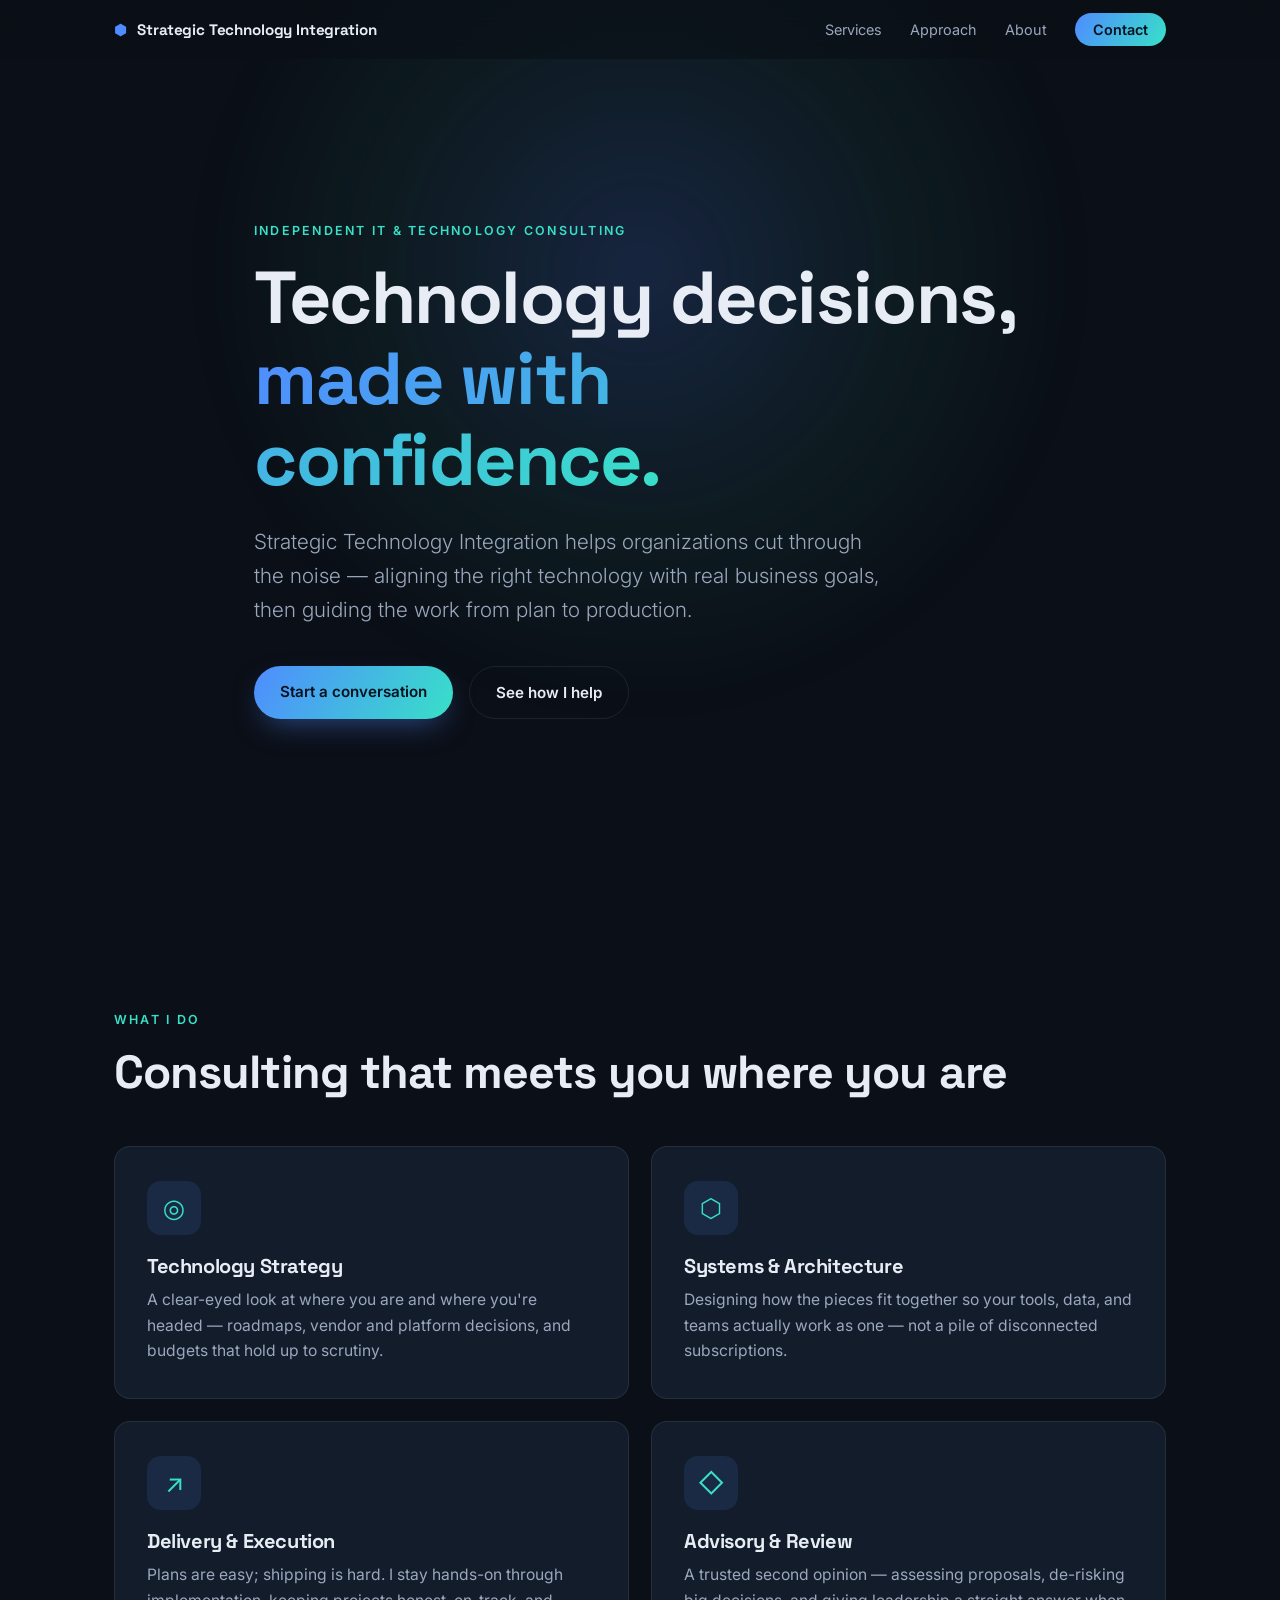
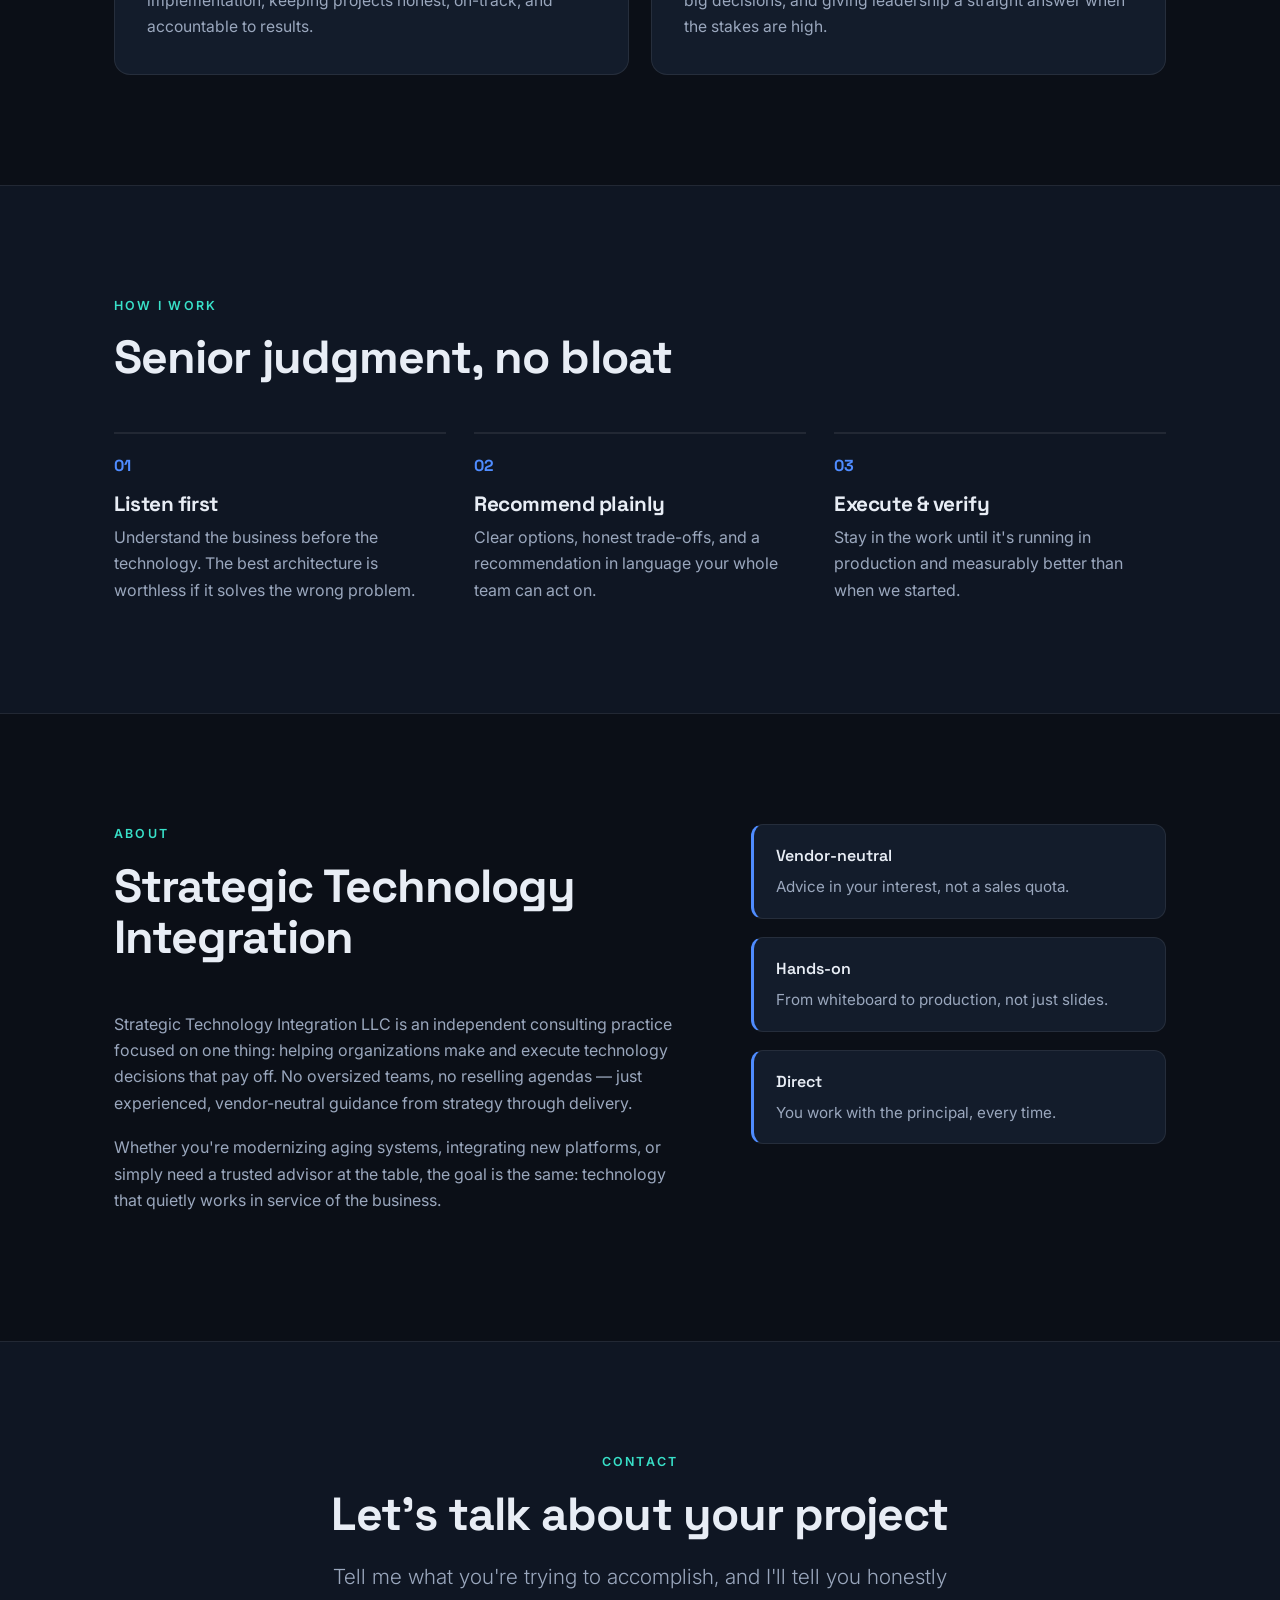
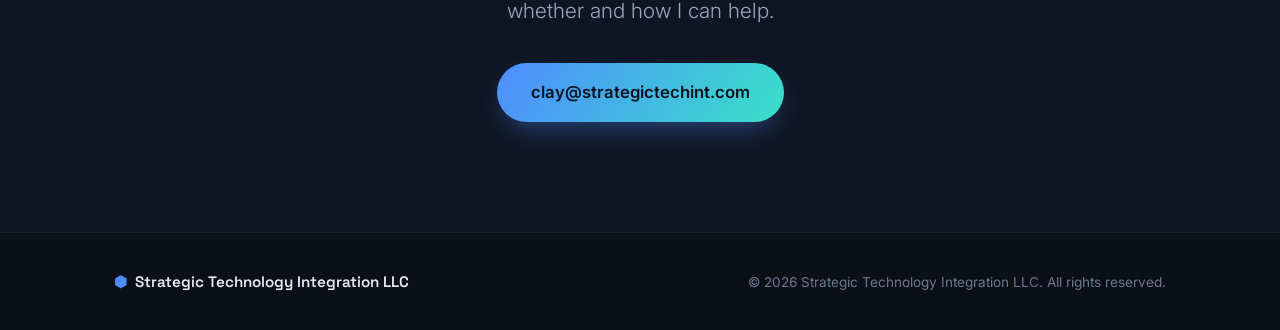
==== index.html @ ab8445b5 "Initial site for Strategic Technology Integration LLC Co-Authored-By: Claude Opus 4.8 <noreply@anthr" ====
<!DOCTYPE html>
<html lang="en">
<head>
  <meta charset="UTF-8" />
  <meta name="viewport" content="width=device-width, initial-scale=1.0" />
  <title>Strategic Technology Integration — IT &amp; Technology Consulting</title>
  <meta name="description" content="Strategic Technology Integration LLC — independent IT and technology consulting. Practical strategy, systems, and execution that move your business forward." />
  <meta property="og:title" content="Strategic Technology Integration" />
  <meta property="og:description" content="Independent IT and technology consulting — strategy, systems, and execution that move your business forward." />
  <meta property="og:url" content="https://strategictechint.com" />
  <meta property="og:type" content="website" />
  <link rel="icon" href="data:image/svg+xml,<svg xmlns=%22http://www.w3.org/2000/svg%22 viewBox=%220 0 100 100%22><text y=%22.9em%22 font-size=%2290%22>⬢</text></svg>" />
  <link rel="preconnect" href="https://fonts.googleapis.com" />
  <link rel="preconnect" href="https://fonts.gstatic.com" crossorigin />
  <link href="https://fonts.googleapis.com/css2?family=Inter:wght@300;400;500;600;700;800&family=Space+Grotesk:wght@500;600;700&display=swap" rel="stylesheet" />
  <link rel="stylesheet" href="styles.css" />
</head>
<body>

  <!-- NAV -->
  <nav id="nav">
    <div class="nav-inner">
      <a href="#top" class="nav-brand">
        <span class="nav-mark">⬢</span>
        <span class="nav-brand-text">Strategic Technology Integration</span>
      </a>
      <ul class="nav-links">
        <li><a href="#services">Services</a></li>
        <li><a href="#approach">Approach</a></li>
        <li><a href="#about">About</a></li>
        <li><a href="#contact" class="nav-cta">Contact</a></li>
      </ul>
    </div>
  </nav>

  <!-- HERO -->
  <header id="top" class="hero">
    <div class="hero-glow"></div>
    <div class="container hero-inner">
      <p class="eyebrow reveal">Independent IT &amp; Technology Consulting</p>
      <h1 class="hero-title reveal">Technology decisions,<br><span class="accent">made with confidence.</span></h1>
      <p class="hero-sub reveal">Strategic Technology Integration helps organizations cut through the noise — aligning the right technology with real business goals, then guiding the work from plan to production.</p>
      <div class="hero-actions reveal">
        <a href="#contact" class="btn btn-primary">Start a conversation</a>
        <a href="#services" class="btn btn-ghost">See how I help</a>
      </div>
    </div>
  </header>

  <!-- SERVICES -->
  <section id="services" class="section">
    <div class="container">
      <p class="eyebrow reveal">What I do</p>
      <h2 class="section-title reveal">Consulting that meets you where you are</h2>
      <div class="cards">
        <article class="card reveal">
          <div class="card-icon">◎</div>
          <h3>Technology Strategy</h3>
          <p>A clear-eyed look at where you are and where you're headed — roadmaps, vendor and platform decisions, and budgets that hold up to scrutiny.</p>
        </article>
        <article class="card reveal">
          <div class="card-icon">⬡</div>
          <h3>Systems &amp; Architecture</h3>
          <p>Designing how the pieces fit together so your tools, data, and teams actually work as one — not a pile of disconnected subscriptions.</p>
        </article>
        <article class="card reveal">
          <div class="card-icon">↗</div>
          <h3>Delivery &amp; Execution</h3>
          <p>Plans are easy; shipping is hard. I stay hands-on through implementation, keeping projects honest, on-track, and accountable to results.</p>
        </article>
        <article class="card reveal">
          <div class="card-icon">◇</div>
          <h3>Advisory &amp; Review</h3>
          <p>A trusted second opinion — assessing proposals, de-risking big decisions, and giving leadership a straight answer when the stakes are high.</p>
        </article>
      </div>
    </div>
  </section>

  <!-- APPROACH -->
  <section id="approach" class="section section-alt">
    <div class="container">
      <p class="eyebrow reveal">How I work</p>
      <h2 class="section-title reveal">Senior judgment, no bloat</h2>
      <div class="steps">
        <div class="step reveal">
          <span class="step-num">01</span>
          <h3>Listen first</h3>
          <p>Understand the business before the technology. The best architecture is worthless if it solves the wrong problem.</p>
        </div>
        <div class="step reveal">
          <span class="step-num">02</span>
          <h3>Recommend plainly</h3>
          <p>Clear options, honest trade-offs, and a recommendation in language your whole team can act on.</p>
        </div>
        <div class="step reveal">
          <span class="step-num">03</span>
          <h3>Execute &amp; verify</h3>
          <p>Stay in the work until it's running in production and measurably better than when we started.</p>
        </div>
      </div>
    </div>
  </section>

  <!-- ABOUT -->
  <section id="about" class="section">
    <div class="container about-grid">
      <div class="reveal">
        <p class="eyebrow">About</p>
        <h2 class="section-title">Strategic Technology Integration</h2>
        <p class="prose">Strategic Technology Integration LLC is an independent consulting practice focused on one thing: helping organizations make and execute technology decisions that pay off. No oversized teams, no reselling agendas — just experienced, vendor-neutral guidance from strategy through delivery.</p>
        <p class="prose">Whether you're modernizing aging systems, integrating new platforms, or simply need a trusted advisor at the table, the goal is the same: technology that quietly works in service of the business.</p>
      </div>
      <div class="about-stats reveal">
        <div class="stat">
          <span class="stat-key">Vendor-neutral</span>
          <span class="stat-val">Advice in your interest, not a sales quota.</span>
        </div>
        <div class="stat">
          <span class="stat-key">Hands-on</span>
          <span class="stat-val">From whiteboard to production, not just slides.</span>
        </div>
        <div class="stat">
          <span class="stat-key">Direct</span>
          <span class="stat-val">You work with the principal, every time.</span>
        </div>
      </div>
    </div>
  </section>

  <!-- CONTACT -->
  <section id="contact" class="section section-contact">
    <div class="container contact-inner reveal">
      <p class="eyebrow">Contact</p>
      <h2 class="section-title">Let's talk about your project</h2>
      <p class="hero-sub center">Tell me what you're trying to accomplish, and I'll tell you honestly whether and how I can help.</p>
      <a href="mailto:clay@strategictechint.com" class="btn btn-primary btn-lg">clay@strategictechint.com</a>
    </div>
  </section>

  <!-- FOOTER -->
  <footer class="footer">
    <div class="container footer-inner">
      <span class="footer-brand"><span class="nav-mark">⬢</span> Strategic Technology Integration LLC</span>
      <span class="footer-copy">© <span id="year"></span> Strategic Technology Integration LLC. All rights reserved.</span>
    </div>
  </footer>

  <script src="script.js"></script>
</body>
</html>
---- styles.css ----
/* ===== Strategic Technology Integration — styles ===== */

:root {
  --bg: #0b0f17;
  --bg-alt: #0f1623;
  --surface: #131c2b;
  --surface-2: #182236;
  --border: rgba(255, 255, 255, 0.08);
  --text: #e8edf5;
  --text-dim: #9aa7bd;
  --text-faint: #6b7890;
  --accent: #4f8cff;
  --accent-2: #38e0c8;
  --accent-grad: linear-gradient(120deg, #4f8cff, #38e0c8);
  --radius: 16px;
  --maxw: 1100px;
  --shadow: 0 20px 50px -20px rgba(0, 0, 0, 0.6);
}

* { box-sizing: border-box; margin: 0; padding: 0; }

html { scroll-behavior: smooth; }

body {
  background: var(--bg);
  color: var(--text);
  font-family: 'Inter', system-ui, -apple-system, sans-serif;
  font-weight: 400;
  line-height: 1.65;
  -webkit-font-smoothing: antialiased;
  overflow-x: hidden;
}

.container { width: 100%; max-width: var(--maxw); margin: 0 auto; padding: 0 24px; }

a { color: inherit; text-decoration: none; }

h1, h2, h3 { font-family: 'Space Grotesk', 'Inter', sans-serif; line-height: 1.1; letter-spacing: -0.02em; }

.accent {
  background: var(--accent-grad);
  -webkit-background-clip: text;
  background-clip: text;
  color: transparent;
}

.eyebrow {
  font-size: 0.78rem;
  font-weight: 600;
  letter-spacing: 0.18em;
  text-transform: uppercase;
  color: var(--accent-2);
  margin-bottom: 16px;
}

/* ===== NAV ===== */
#nav {
  position: fixed;
  top: 0; left: 0; right: 0;
  z-index: 100;
  background: rgba(11, 15, 23, 0.6);
  backdrop-filter: blur(14px);
  -webkit-backdrop-filter: blur(14px);
  border-bottom: 1px solid transparent;
  transition: border-color 0.3s, background 0.3s;
}
#nav.scrolled { border-bottom-color: var(--border); background: rgba(11, 15, 23, 0.85); }

.nav-inner {
  max-width: var(--maxw);
  margin: 0 auto;
  padding: 16px 24px;
  display: flex;
  align-items: center;
  justify-content: space-between;
  gap: 24px;
}
.nav-brand { display: flex; align-items: center; gap: 10px; font-weight: 700; font-size: 0.95rem; }
.nav-mark { color: var(--accent); }
.nav-brand-text { font-family: 'Space Grotesk', sans-serif; letter-spacing: -0.01em; }
.nav-links { list-style: none; display: flex; align-items: center; gap: 28px; }
.nav-links a { font-size: 0.9rem; color: var(--text-dim); transition: color 0.2s; }
.nav-links a:hover { color: var(--text); }
.nav-cta {
  padding: 8px 18px;
  border-radius: 999px;
  background: var(--accent-grad);
  color: #06121f !important;
  font-weight: 600;
}
.nav-cta:hover { opacity: 0.9; }

/* ===== BUTTONS ===== */
.btn {
  display: inline-block;
  padding: 13px 26px;
  border-radius: 999px;
  font-weight: 600;
  font-size: 0.95rem;
  transition: transform 0.2s, box-shadow 0.2s, opacity 0.2s, background 0.2s;
  cursor: pointer;
}
.btn-primary { background: var(--accent-grad); color: #06121f; box-shadow: 0 12px 30px -10px rgba(79, 140, 255, 0.5); }
.btn-primary:hover { transform: translateY(-2px); box-shadow: 0 16px 36px -10px rgba(79, 140, 255, 0.6); }
.btn-ghost { border: 1px solid var(--border); color: var(--text); }
.btn-ghost:hover { background: var(--surface); border-color: rgba(255,255,255,0.18); }
.btn-lg { padding: 16px 34px; font-size: 1.05rem; }

/* ===== HERO ===== */
.hero {
  position: relative;
  min-height: 100vh;
  display: flex;
  align-items: center;
  overflow: hidden;
  padding: 120px 0 80px;
}
.hero-glow {
  position: absolute;
  top: -20%; left: 50%;
  transform: translateX(-50%);
  width: 900px; height: 900px;
  background: radial-gradient(circle, rgba(79,140,255,0.18), rgba(56,224,200,0.06) 40%, transparent 70%);
  filter: blur(20px);
  pointer-events: none;
}
.hero-inner { position: relative; max-width: 820px; }
.hero-title { font-size: clamp(2.6rem, 7vw, 4.6rem); font-weight: 700; margin-bottom: 24px; }
.hero-sub { font-size: clamp(1.05rem, 2vw, 1.3rem); color: var(--text-dim); max-width: 640px; font-weight: 300; }
.hero-sub.center { margin: 0 auto; }
.hero-actions { display: flex; flex-wrap: wrap; gap: 16px; margin-top: 38px; }

/* ===== SECTIONS ===== */
.section { padding: 110px 0; }
.section-alt { background: var(--bg-alt); border-top: 1px solid var(--border); border-bottom: 1px solid var(--border); }
.section-title { font-size: clamp(1.9rem, 4vw, 2.9rem); font-weight: 700; margin-bottom: 48px; }

/* ===== CARDS ===== */
.cards { display: grid; grid-template-columns: repeat(2, 1fr); gap: 22px; }
.card {
  background: var(--surface);
  border: 1px solid var(--border);
  border-radius: var(--radius);
  padding: 34px 32px;
  transition: transform 0.25s, border-color 0.25s, background 0.25s;
}
.card:hover { transform: translateY(-4px); border-color: rgba(79,140,255,0.4); background: var(--surface-2); }
.card-icon {
  font-size: 1.6rem;
  width: 54px; height: 54px;
  display: grid; place-items: center;
  border-radius: 14px;
  background: rgba(79,140,255,0.12);
  color: var(--accent-2);
  margin-bottom: 20px;
}
.card h3 { font-size: 1.25rem; margin-bottom: 10px; }
.card p { color: var(--text-dim); font-size: 0.98rem; }

/* ===== STEPS ===== */
.steps { display: grid; grid-template-columns: repeat(3, 1fr); gap: 28px; }
.step { padding-top: 18px; border-top: 2px solid var(--border); position: relative; }
.step-num { font-family: 'Space Grotesk', sans-serif; font-size: 1rem; font-weight: 700; color: var(--accent); }
.step h3 { font-size: 1.3rem; margin: 14px 0 8px; }
.step p { color: var(--text-dim); }

/* ===== ABOUT ===== */
.about-grid { display: grid; grid-template-columns: 1.4fr 1fr; gap: 56px; align-items: start; }
.prose { color: var(--text-dim); margin-bottom: 18px; max-width: 56ch; }
.about-stats { display: flex; flex-direction: column; gap: 18px; }
.stat {
  background: var(--surface);
  border: 1px solid var(--border);
  border-left: 3px solid var(--accent);
  border-radius: 12px;
  padding: 18px 22px;
}
.stat-key { display: block; font-family: 'Space Grotesk', sans-serif; font-weight: 600; margin-bottom: 4px; }
.stat-val { color: var(--text-dim); font-size: 0.95rem; }

/* ===== CONTACT ===== */
.section-contact { text-align: center; background: var(--bg-alt); border-top: 1px solid var(--border); }
.contact-inner .section-title { margin-bottom: 20px; }
.section-contact .btn { margin-top: 34px; }

/* ===== FOOTER ===== */
.footer { padding: 36px 0; border-top: 1px solid var(--border); }
.footer-inner { display: flex; flex-wrap: wrap; gap: 12px; justify-content: space-between; align-items: center; }
.footer-brand { display: flex; align-items: center; gap: 8px; font-family: 'Space Grotesk', sans-serif; font-weight: 600; font-size: 0.95rem; }
.footer-copy { color: var(--text-faint); font-size: 0.85rem; }

/* ===== REVEAL ANIMATION ===== */
.reveal { opacity: 0; transform: translateY(24px); transition: opacity 0.7s ease, transform 0.7s ease; }
.reveal.in { opacity: 1; transform: none; }

/* ===== RESPONSIVE ===== */
@media (max-width: 820px) {
  .nav-brand-text { display: none; }
  .nav-links { gap: 18px; }
  .cards { grid-template-columns: 1fr; }
  .steps { grid-template-columns: 1fr; }
  .about-grid { grid-template-columns: 1fr; gap: 36px; }
  .section { padding: 80px 0; }
}
@media (max-width: 520px) {
  .nav-links a:not(.nav-cta) { display: none; }
}

@media (prefers-reduced-motion: reduce) {
  .reveal { opacity: 1; transform: none; transition: none; }
  html { scroll-behavior: auto; }
}
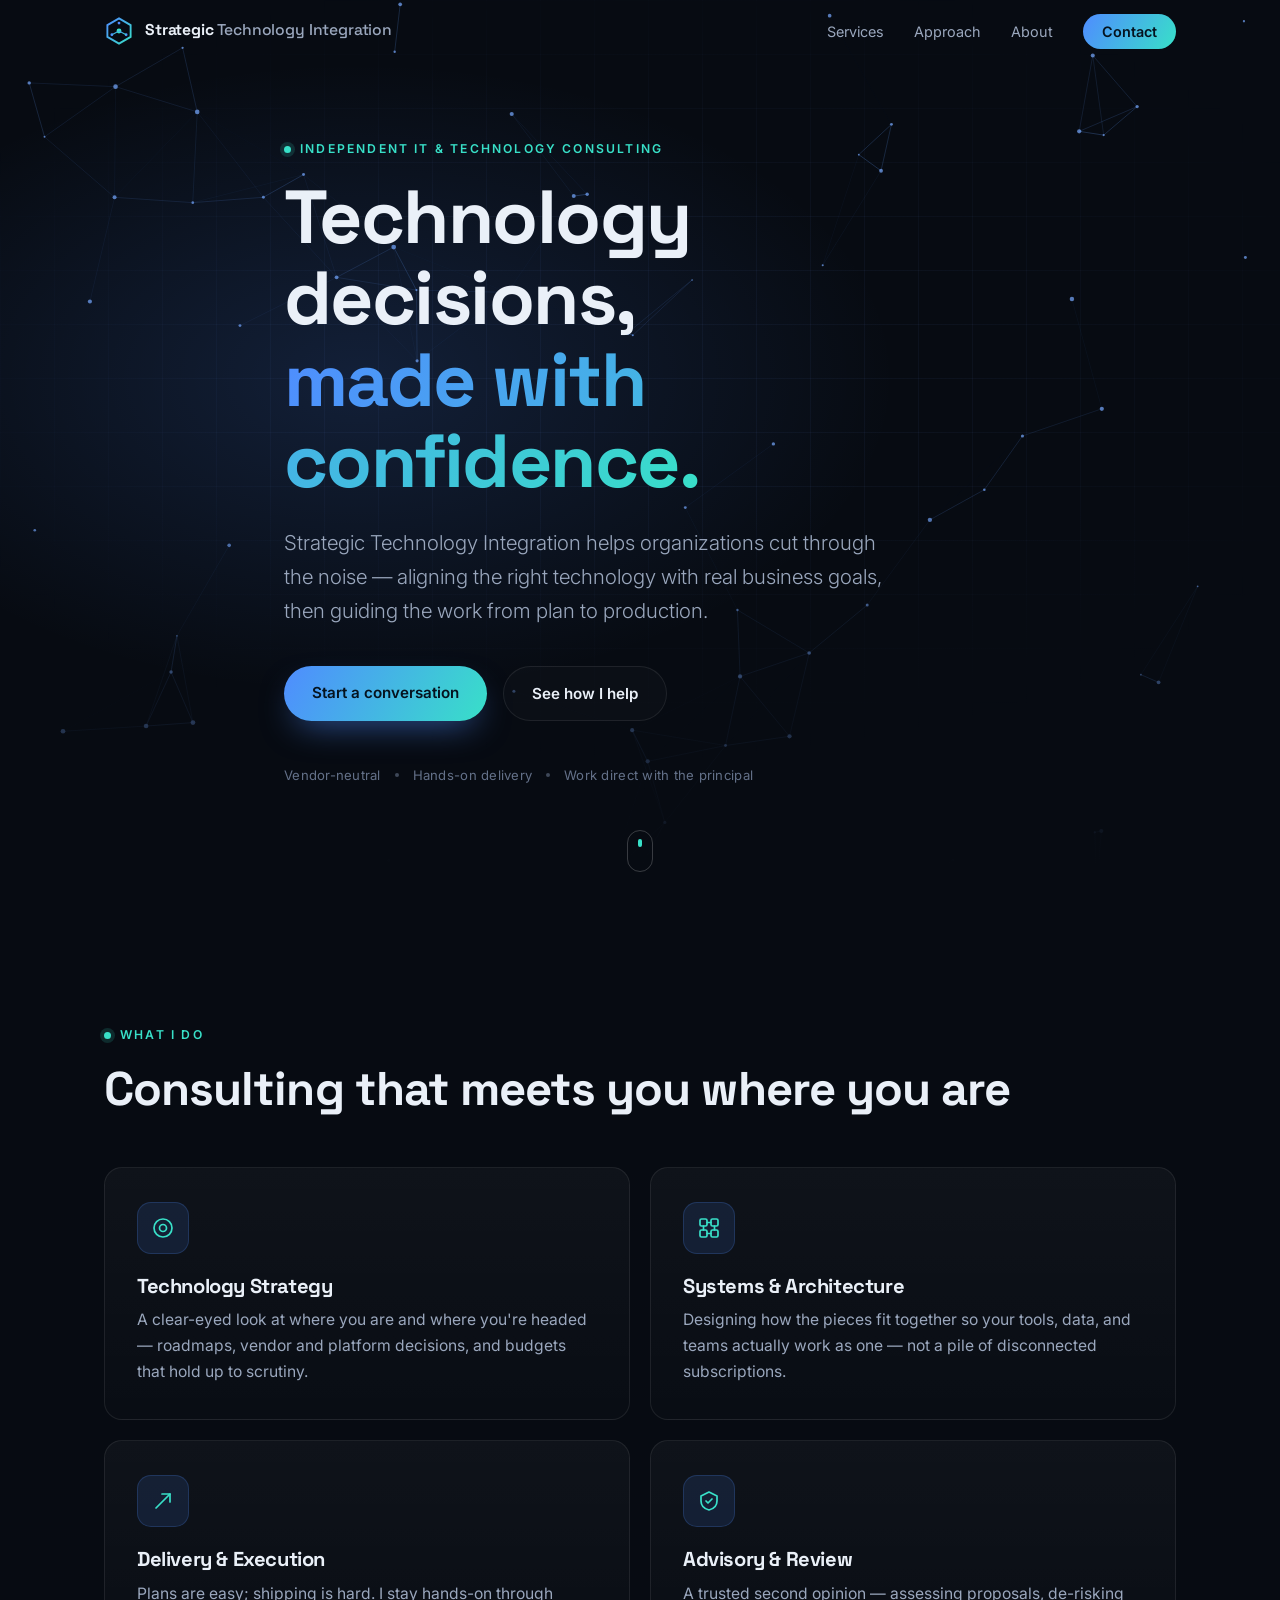
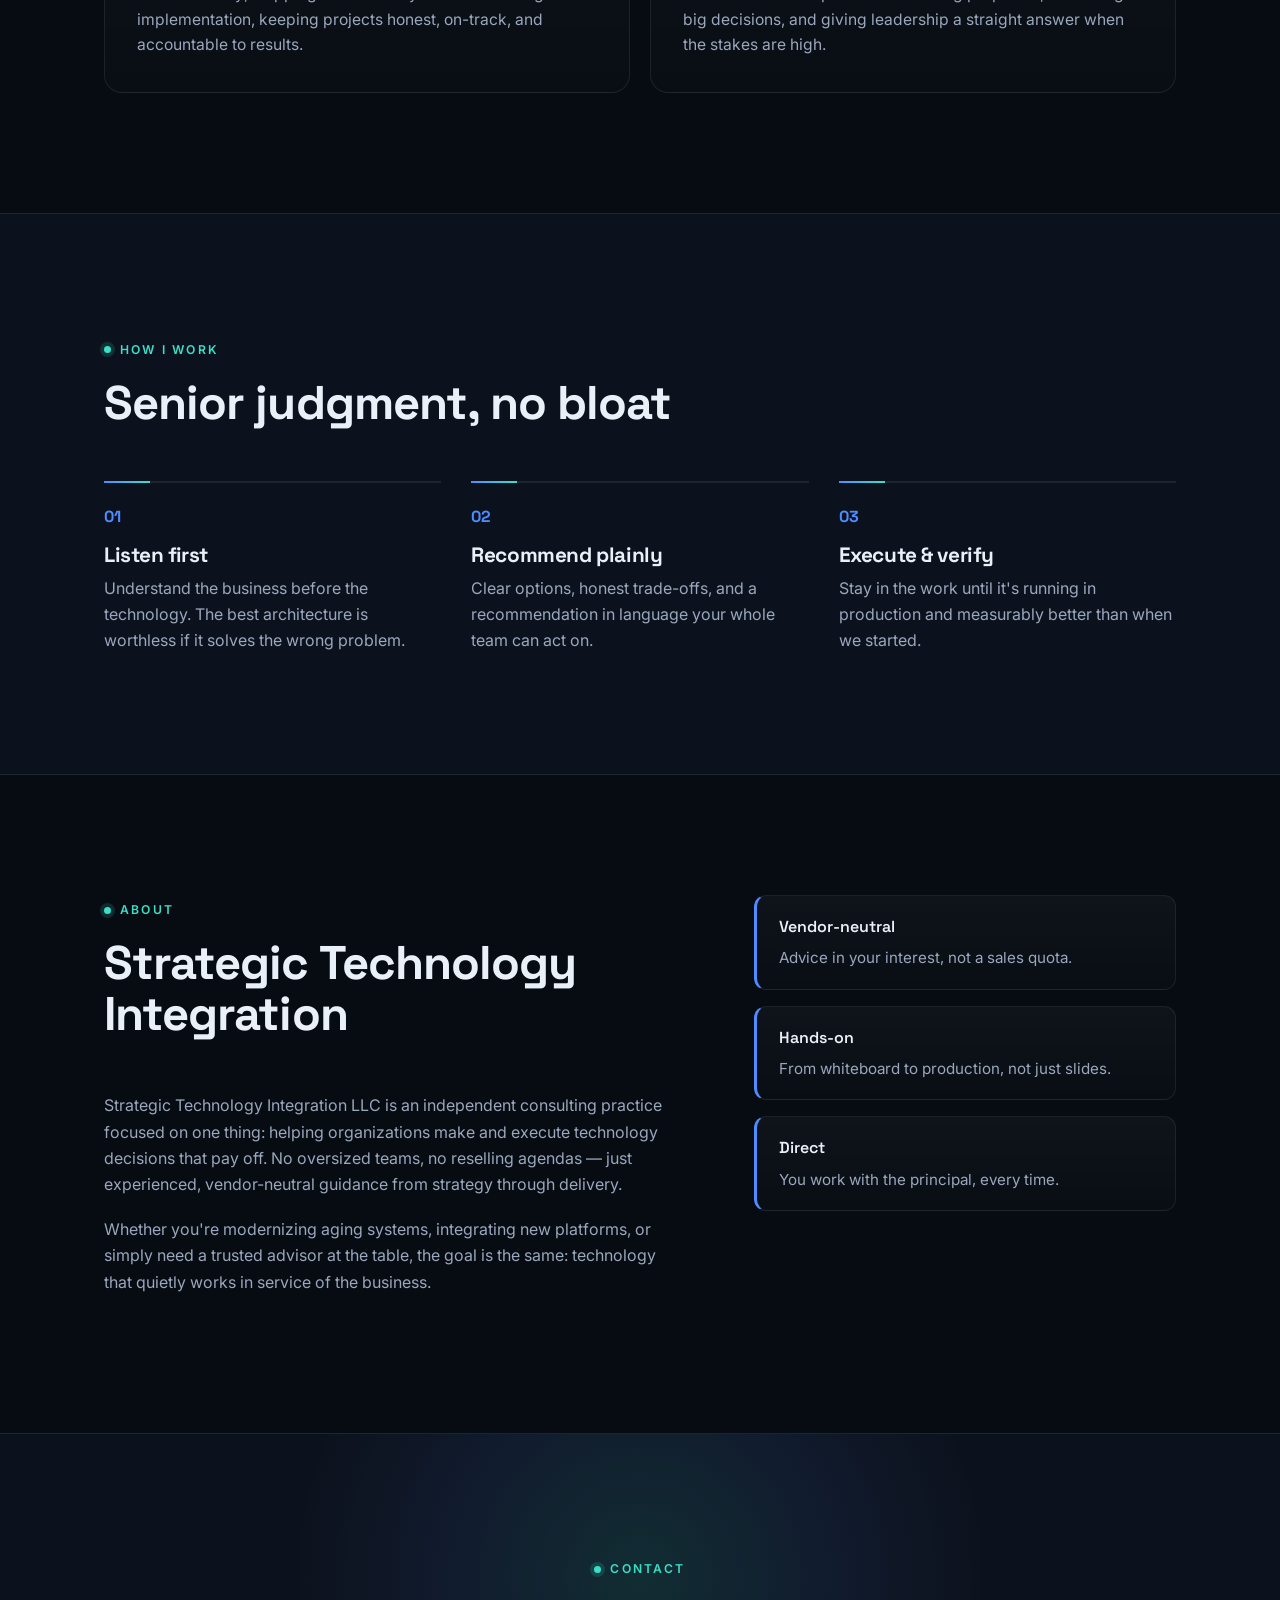
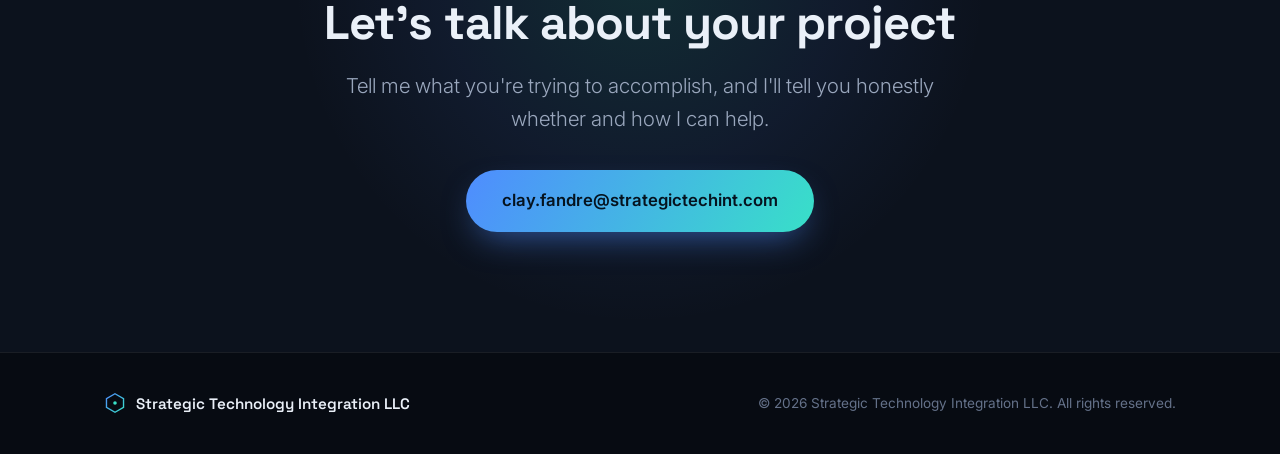
==== commit abfba5f7: "Redesign: animated network hero, logo mark, richer cards & motion Co-Authored-By: Claude Opus 4.8 <n" ====
--- a/index.html
+++ b/index.html
@@ -9,7 +9,7 @@
   <meta property="og:description" content="Independent IT and technology consulting — strategy, systems, and execution that move your business forward." />
   <meta property="og:url" content="https://strategictechint.com" />
   <meta property="og:type" content="website" />
-  <link rel="icon" href="data:image/svg+xml,<svg xmlns=%22http://www.w3.org/2000/svg%22 viewBox=%220 0 100 100%22><text y=%22.9em%22 font-size=%2290%22>⬢</text></svg>" />
+  <link rel="icon" href="data:image/svg+xml,<svg xmlns=%22http://www.w3.org/2000/svg%22 viewBox=%220 0 32 32%22><polygon points=%2216,2 29,9.5 29,22.5 16,30 3,22.5 3,9.5%22 fill=%22none%22 stroke=%22%234f8cff%22 stroke-width=%222.5%22/><circle cx=%2216%22 cy=%2216%22 r=%223%22 fill=%22%2338e0c8%22/></svg>" />
   <link rel="preconnect" href="https://fonts.googleapis.com" />
   <link rel="preconnect" href="https://fonts.gstatic.com" crossorigin />
   <link href="https://fonts.googleapis.com/css2?family=Inter:wght@300;400;500;600;700;800&family=Space+Grotesk:wght@500;600;700&display=swap" rel="stylesheet" />
@@ -17,12 +17,31 @@
 </head>
 <body>
 
+  <!-- Reusable logo mark -->
+  <svg width="0" height="0" style="position:absolute" aria-hidden="true">
+    <defs>
+      <linearGradient id="markGrad" x1="0" y1="0" x2="1" y2="1">
+        <stop offset="0" stop-color="#4f8cff" />
+        <stop offset="1" stop-color="#38e0c8" />
+      </linearGradient>
+    </defs>
+  </svg>
+
   <!-- NAV -->
   <nav id="nav">
     <div class="nav-inner">
       <a href="#top" class="nav-brand">
-        <span class="nav-mark">⬢</span>
-        <span class="nav-brand-text">Strategic Technology Integration</span>
+        <svg class="logo-mark" viewBox="0 0 32 32" aria-hidden="true">
+          <polygon points="16,2.5 28.4,9.75 28.4,22.25 16,29.5 3.6,22.25 3.6,9.75" fill="none" stroke="url(#markGrad)" stroke-width="2" />
+          <circle cx="16" cy="16" r="2.6" fill="#38e0c8" />
+          <circle cx="16" cy="7.5" r="1.5" fill="#4f8cff" />
+          <circle cx="23.6" cy="20" r="1.5" fill="#4f8cff" />
+          <circle cx="8.4" cy="20" r="1.5" fill="#4f8cff" />
+          <line x1="16" y1="16" x2="16" y2="7.5" stroke="url(#markGrad)" stroke-width="1.1" />
+          <line x1="16" y1="16" x2="23.6" y2="20" stroke="url(#markGrad)" stroke-width="1.1" />
+          <line x1="16" y1="16" x2="8.4" y2="20" stroke="url(#markGrad)" stroke-width="1.1" />
+        </svg>
+        <span class="nav-brand-text">Strategic <span class="nav-brand-thin">Technology Integration</span></span>
       </a>
       <ul class="nav-links">
         <li><a href="#services">Services</a></li>
@@ -35,41 +54,55 @@
 
   <!-- HERO -->
   <header id="top" class="hero">
-    <div class="hero-glow"></div>
+    <canvas id="net" class="hero-canvas" aria-hidden="true"></canvas>
+    <div class="hero-grid" aria-hidden="true"></div>
+    <div class="hero-fade" aria-hidden="true"></div>
     <div class="container hero-inner">
-      <p class="eyebrow reveal">Independent IT &amp; Technology Consulting</p>
+      <p class="eyebrow reveal"><span class="eyebrow-dot"></span>Independent IT &amp; Technology Consulting</p>
       <h1 class="hero-title reveal">Technology decisions,<br><span class="accent">made with confidence.</span></h1>
       <p class="hero-sub reveal">Strategic Technology Integration helps organizations cut through the noise — aligning the right technology with real business goals, then guiding the work from plan to production.</p>
       <div class="hero-actions reveal">
         <a href="#contact" class="btn btn-primary">Start a conversation</a>
         <a href="#services" class="btn btn-ghost">See how I help</a>
       </div>
+      <div class="hero-trust reveal">
+        <span>Vendor-neutral</span><i></i><span>Hands-on delivery</span><i></i><span>Work direct with the principal</span>
+      </div>
     </div>
+    <a href="#services" class="scroll-cue" aria-label="Scroll to services"><span></span></a>
   </header>
 
   <!-- SERVICES -->
   <section id="services" class="section">
     <div class="container">
-      <p class="eyebrow reveal">What I do</p>
+      <p class="eyebrow reveal"><span class="eyebrow-dot"></span>What I do</p>
       <h2 class="section-title reveal">Consulting that meets you where you are</h2>
       <div class="cards">
         <article class="card reveal">
-          <div class="card-icon">◎</div>
+          <div class="card-icon">
+            <svg viewBox="0 0 24 24" fill="none" stroke="currentColor" stroke-width="1.7"><circle cx="12" cy="12" r="9"/><circle cx="12" cy="12" r="3.5"/></svg>
+          </div>
           <h3>Technology Strategy</h3>
           <p>A clear-eyed look at where you are and where you're headed — roadmaps, vendor and platform decisions, and budgets that hold up to scrutiny.</p>
         </article>
         <article class="card reveal">
-          <div class="card-icon">⬡</div>
+          <div class="card-icon">
+            <svg viewBox="0 0 24 24" fill="none" stroke="currentColor" stroke-width="1.7"><rect x="3" y="3" width="7" height="7" rx="1.5"/><rect x="14" y="3" width="7" height="7" rx="1.5"/><rect x="3" y="14" width="7" height="7" rx="1.5"/><rect x="14" y="14" width="7" height="7" rx="1.5"/><path d="M10 6.5h4M6.5 10v4M17.5 10v4M10 17.5h4"/></svg>
+          </div>
           <h3>Systems &amp; Architecture</h3>
           <p>Designing how the pieces fit together so your tools, data, and teams actually work as one — not a pile of disconnected subscriptions.</p>
         </article>
         <article class="card reveal">
-          <div class="card-icon">↗</div>
+          <div class="card-icon">
+            <svg viewBox="0 0 24 24" fill="none" stroke="currentColor" stroke-width="1.7"><path d="M5 19L19 5"/><path d="M11 5h8v8"/></svg>
+          </div>
           <h3>Delivery &amp; Execution</h3>
           <p>Plans are easy; shipping is hard. I stay hands-on through implementation, keeping projects honest, on-track, and accountable to results.</p>
         </article>
         <article class="card reveal">
-          <div class="card-icon">◇</div>
+          <div class="card-icon">
+            <svg viewBox="0 0 24 24" fill="none" stroke="currentColor" stroke-width="1.7"><path d="M12 3l8 4v5c0 4.5-3.2 7.8-8 9-4.8-1.2-8-4.5-8-9V7z"/><path d="M9 12l2 2 4-4"/></svg>
+          </div>
           <h3>Advisory &amp; Review</h3>
           <p>A trusted second opinion — assessing proposals, de-risking big decisions, and giving leadership a straight answer when the stakes are high.</p>
         </article>
@@ -80,7 +113,7 @@
   <!-- APPROACH -->
   <section id="approach" class="section section-alt">
     <div class="container">
-      <p class="eyebrow reveal">How I work</p>
+      <p class="eyebrow reveal"><span class="eyebrow-dot"></span>How I work</p>
       <h2 class="section-title reveal">Senior judgment, no bloat</h2>
       <div class="steps">
         <div class="step reveal">
@@ -106,7 +139,7 @@
   <section id="about" class="section">
     <div class="container about-grid">
       <div class="reveal">
-        <p class="eyebrow">About</p>
+        <p class="eyebrow"><span class="eyebrow-dot"></span>About</p>
         <h2 class="section-title">Strategic Technology Integration</h2>
         <p class="prose">Strategic Technology Integration LLC is an independent consulting practice focused on one thing: helping organizations make and execute technology decisions that pay off. No oversized teams, no reselling agendas — just experienced, vendor-neutral guidance from strategy through delivery.</p>
         <p class="prose">Whether you're modernizing aging systems, integrating new platforms, or simply need a trusted advisor at the table, the goal is the same: technology that quietly works in service of the business.</p>
@@ -130,18 +163,25 @@
 
   <!-- CONTACT -->
   <section id="contact" class="section section-contact">
+    <div class="contact-glow" aria-hidden="true"></div>
     <div class="container contact-inner reveal">
-      <p class="eyebrow">Contact</p>
+      <p class="eyebrow center"><span class="eyebrow-dot"></span>Contact</p>
       <h2 class="section-title">Let's talk about your project</h2>
       <p class="hero-sub center">Tell me what you're trying to accomplish, and I'll tell you honestly whether and how I can help.</p>
-      <a href="mailto:clay@strategictechint.com" class="btn btn-primary btn-lg">clay@strategictechint.com</a>
+      <a href="mailto:clay.fandre@strategictechint.com" class="btn btn-primary btn-lg">clay.fandre@strategictechint.com</a>
     </div>
   </section>
 
   <!-- FOOTER -->
   <footer class="footer">
     <div class="container footer-inner">
-      <span class="footer-brand"><span class="nav-mark">⬢</span> Strategic Technology Integration LLC</span>
+      <span class="footer-brand">
+        <svg class="logo-mark sm" viewBox="0 0 32 32" aria-hidden="true">
+          <polygon points="16,2.5 28.4,9.75 28.4,22.25 16,29.5 3.6,22.25 3.6,9.75" fill="none" stroke="url(#markGrad)" stroke-width="2" />
+          <circle cx="16" cy="16" r="2.6" fill="#38e0c8" />
+        </svg>
+        Strategic Technology Integration LLC
+      </span>
       <span class="footer-copy">© <span id="year"></span> Strategic Technology Integration LLC. All rights reserved.</span>
     </div>
   </footer>
--- a/styles.css
+++ b/styles.css
@@ -1,20 +1,20 @@
 /* ===== Strategic Technology Integration — styles ===== */
 
 :root {
-  --bg: #0b0f17;
-  --bg-alt: #0f1623;
-  --surface: #131c2b;
-  --surface-2: #182236;
+  --bg: #070b12;
+  --bg-alt: #0c121d;
+  --surface: #111a28;
+  --surface-2: #16223440;
   --border: rgba(255, 255, 255, 0.08);
-  --text: #e8edf5;
+  --border-bright: rgba(120, 170, 255, 0.35);
+  --text: #eaf0f8;
   --text-dim: #9aa7bd;
-  --text-faint: #6b7890;
+  --text-faint: #647189;
   --accent: #4f8cff;
   --accent-2: #38e0c8;
   --accent-grad: linear-gradient(120deg, #4f8cff, #38e0c8);
-  --radius: 16px;
-  --maxw: 1100px;
-  --shadow: 0 20px 50px -20px rgba(0, 0, 0, 0.6);
+  --radius: 18px;
+  --maxw: 1120px;
 }
 
 * { box-sizing: border-box; margin: 0; padding: 0; }
@@ -25,7 +25,6 @@
   background: var(--bg);
   color: var(--text);
   font-family: 'Inter', system-ui, -apple-system, sans-serif;
-  font-weight: 400;
   line-height: 1.65;
   -webkit-font-smoothing: antialiased;
   overflow-x: hidden;
@@ -35,7 +34,7 @@
 
 a { color: inherit; text-decoration: none; }
 
-h1, h2, h3 { font-family: 'Space Grotesk', 'Inter', sans-serif; line-height: 1.1; letter-spacing: -0.02em; }
+h1, h2, h3 { font-family: 'Space Grotesk', 'Inter', sans-serif; line-height: 1.08; letter-spacing: -0.02em; }
 
 .accent {
   background: var(--accent-grad);
@@ -45,27 +44,41 @@
 }
 
 .eyebrow {
-  font-size: 0.78rem;
+  display: inline-flex;
+  align-items: center;
+  gap: 9px;
+  font-size: 0.76rem;
   font-weight: 600;
   letter-spacing: 0.18em;
   text-transform: uppercase;
   color: var(--accent-2);
-  margin-bottom: 16px;
-}
+  margin-bottom: 18px;
+}
+.eyebrow.center { justify-content: center; }
+.eyebrow-dot {
+  width: 7px; height: 7px; border-radius: 50%;
+  background: var(--accent-2);
+  box-shadow: 0 0 0 4px rgba(56, 224, 200, 0.15);
+}
+
+.logo-mark { width: 30px; height: 30px; flex: none; }
+.logo-mark.sm { width: 22px; height: 22px; }
 
 /* ===== NAV ===== */
 #nav {
   position: fixed;
   top: 0; left: 0; right: 0;
   z-index: 100;
-  background: rgba(11, 15, 23, 0.6);
-  backdrop-filter: blur(14px);
-  -webkit-backdrop-filter: blur(14px);
+  background: transparent;
   border-bottom: 1px solid transparent;
-  transition: border-color 0.3s, background 0.3s;
-}
-#nav.scrolled { border-bottom-color: var(--border); background: rgba(11, 15, 23, 0.85); }
-
+  transition: border-color 0.3s, background 0.3s, backdrop-filter 0.3s;
+}
+#nav.scrolled {
+  border-bottom-color: var(--border);
+  background: rgba(7, 11, 18, 0.78);
+  backdrop-filter: blur(16px);
+  -webkit-backdrop-filter: blur(16px);
+}
 .nav-inner {
   max-width: var(--maxw);
   margin: 0 auto;
@@ -75,36 +88,37 @@
   justify-content: space-between;
   gap: 24px;
 }
-.nav-brand { display: flex; align-items: center; gap: 10px; font-weight: 700; font-size: 0.95rem; }
-.nav-mark { color: var(--accent); }
+.nav-brand { display: flex; align-items: center; gap: 11px; font-weight: 700; font-size: 0.98rem; }
 .nav-brand-text { font-family: 'Space Grotesk', sans-serif; letter-spacing: -0.01em; }
-.nav-links { list-style: none; display: flex; align-items: center; gap: 28px; }
+.nav-brand-thin { font-weight: 500; color: var(--text-dim); }
+.nav-links { list-style: none; display: flex; align-items: center; gap: 30px; }
 .nav-links a { font-size: 0.9rem; color: var(--text-dim); transition: color 0.2s; }
 .nav-links a:hover { color: var(--text); }
 .nav-cta {
-  padding: 8px 18px;
+  padding: 9px 19px;
   border-radius: 999px;
   background: var(--accent-grad);
-  color: #06121f !important;
+  color: #05131f !important;
   font-weight: 600;
-}
-.nav-cta:hover { opacity: 0.9; }
+  transition: transform 0.2s, box-shadow 0.2s;
+}
+.nav-cta:hover { transform: translateY(-1px); box-shadow: 0 8px 22px -8px rgba(79,140,255,0.6); }
 
 /* ===== BUTTONS ===== */
 .btn {
   display: inline-block;
-  padding: 13px 26px;
+  padding: 14px 28px;
   border-radius: 999px;
   font-weight: 600;
   font-size: 0.95rem;
-  transition: transform 0.2s, box-shadow 0.2s, opacity 0.2s, background 0.2s;
+  transition: transform 0.2s, box-shadow 0.2s, background 0.2s, border-color 0.2s;
   cursor: pointer;
 }
-.btn-primary { background: var(--accent-grad); color: #06121f; box-shadow: 0 12px 30px -10px rgba(79, 140, 255, 0.5); }
-.btn-primary:hover { transform: translateY(-2px); box-shadow: 0 16px 36px -10px rgba(79, 140, 255, 0.6); }
-.btn-ghost { border: 1px solid var(--border); color: var(--text); }
-.btn-ghost:hover { background: var(--surface); border-color: rgba(255,255,255,0.18); }
-.btn-lg { padding: 16px 34px; font-size: 1.05rem; }
+.btn-primary { background: var(--accent-grad); color: #05131f; box-shadow: 0 14px 34px -12px rgba(79, 140, 255, 0.6); }
+.btn-primary:hover { transform: translateY(-2px); box-shadow: 0 18px 40px -12px rgba(79, 140, 255, 0.75); }
+.btn-ghost { border: 1px solid var(--border); color: var(--text); background: rgba(255,255,255,0.02); }
+.btn-ghost:hover { background: rgba(255,255,255,0.06); border-color: var(--border-bright); transform: translateY(-2px); }
+.btn-lg { padding: 17px 36px; font-size: 1.05rem; }
 
 /* ===== HERO ===== */
 .hero {
@@ -113,100 +127,143 @@
   display: flex;
   align-items: center;
   overflow: hidden;
-  padding: 120px 0 80px;
-}
-.hero-glow {
-  position: absolute;
-  top: -20%; left: 50%;
-  transform: translateX(-50%);
-  width: 900px; height: 900px;
-  background: radial-gradient(circle, rgba(79,140,255,0.18), rgba(56,224,200,0.06) 40%, transparent 70%);
-  filter: blur(20px);
+  padding: 110px 0 90px;
+}
+.hero-canvas { position: absolute; inset: 0; width: 100%; height: 100%; z-index: 0; }
+.hero-grid {
+  position: absolute; inset: 0; z-index: 0;
+  background-image:
+    linear-gradient(rgba(120,160,255,0.05) 1px, transparent 1px),
+    linear-gradient(90deg, rgba(120,160,255,0.05) 1px, transparent 1px);
+  background-size: 54px 54px;
+  mask-image: radial-gradient(ellipse 80% 60% at 50% 40%, #000 30%, transparent 75%);
+  -webkit-mask-image: radial-gradient(ellipse 80% 60% at 50% 40%, #000 30%, transparent 75%);
+}
+.hero-fade {
+  position: absolute; inset: 0; z-index: 1;
+  background:
+    radial-gradient(60% 50% at 28% 42%, rgba(79,140,255,0.16), transparent 70%),
+    linear-gradient(180deg, transparent 55%, var(--bg) 96%);
   pointer-events: none;
 }
-.hero-inner { position: relative; max-width: 820px; }
-.hero-title { font-size: clamp(2.6rem, 7vw, 4.6rem); font-weight: 700; margin-bottom: 24px; }
-.hero-sub { font-size: clamp(1.05rem, 2vw, 1.3rem); color: var(--text-dim); max-width: 640px; font-weight: 300; }
+.hero-inner { position: relative; z-index: 2; max-width: 760px; }
+.hero-title { font-size: clamp(2.7rem, 7.2vw, 4.7rem); font-weight: 700; margin-bottom: 24px; }
+.hero-sub { font-size: clamp(1.05rem, 1.9vw, 1.28rem); color: var(--text-dim); max-width: 620px; font-weight: 300; }
 .hero-sub.center { margin: 0 auto; }
 .hero-actions { display: flex; flex-wrap: wrap; gap: 16px; margin-top: 38px; }
+.hero-trust {
+  display: flex; flex-wrap: wrap; align-items: center; gap: 14px;
+  margin-top: 44px;
+  font-size: 0.82rem; color: var(--text-faint); letter-spacing: 0.02em;
+}
+.hero-trust i { width: 4px; height: 4px; border-radius: 50%; background: var(--text-faint); opacity: 0.6; }
+
+.scroll-cue {
+  position: absolute; bottom: 28px; left: 50%; transform: translateX(-50%);
+  z-index: 2; width: 26px; height: 42px; border: 1.5px solid rgba(255,255,255,0.2);
+  border-radius: 14px; display: grid; place-items: start center; padding-top: 8px;
+}
+.scroll-cue span { width: 4px; height: 8px; border-radius: 4px; background: var(--accent-2); animation: scrollPulse 1.7s ease-in-out infinite; }
+@keyframes scrollPulse { 0%,100% { opacity: 0.4; transform: translateY(0); } 50% { opacity: 1; transform: translateY(7px); } }
 
 /* ===== SECTIONS ===== */
-.section { padding: 110px 0; }
+.section { padding: 120px 0; position: relative; }
 .section-alt { background: var(--bg-alt); border-top: 1px solid var(--border); border-bottom: 1px solid var(--border); }
-.section-title { font-size: clamp(1.9rem, 4vw, 2.9rem); font-weight: 700; margin-bottom: 48px; }
+.section-title { font-size: clamp(1.95rem, 4vw, 2.95rem); font-weight: 700; margin-bottom: 52px; }
 
 /* ===== CARDS ===== */
-.cards { display: grid; grid-template-columns: repeat(2, 1fr); gap: 22px; }
+.cards { display: grid; grid-template-columns: repeat(2, 1fr); gap: 20px; }
 .card {
-  background: var(--surface);
+  position: relative;
+  background: linear-gradient(180deg, rgba(255,255,255,0.035), rgba(255,255,255,0.012));
   border: 1px solid var(--border);
   border-radius: var(--radius);
   padding: 34px 32px;
-  transition: transform 0.25s, border-color 0.25s, background 0.25s;
-}
-.card:hover { transform: translateY(-4px); border-color: rgba(79,140,255,0.4); background: var(--surface-2); }
+  overflow: hidden;
+  transition: transform 0.28s, border-color 0.28s;
+}
+.card::before {
+  content: ""; position: absolute; inset: 0;
+  background: radial-gradient(120% 120% at 0% 0%, rgba(79,140,255,0.14), transparent 45%);
+  opacity: 0; transition: opacity 0.3s;
+}
+.card:hover { transform: translateY(-5px); border-color: var(--border-bright); }
+.card:hover::before { opacity: 1; }
 .card-icon {
-  font-size: 1.6rem;
-  width: 54px; height: 54px;
+  position: relative;
+  width: 52px; height: 52px;
   display: grid; place-items: center;
   border-radius: 14px;
   background: rgba(79,140,255,0.12);
+  border: 1px solid rgba(79,140,255,0.2);
   color: var(--accent-2);
-  margin-bottom: 20px;
-}
-.card h3 { font-size: 1.25rem; margin-bottom: 10px; }
-.card p { color: var(--text-dim); font-size: 0.98rem; }
+  margin-bottom: 22px;
+}
+.card-icon svg { width: 24px; height: 24px; stroke-linecap: round; stroke-linejoin: round; }
+.card h3 { position: relative; font-size: 1.26rem; margin-bottom: 10px; }
+.card p { position: relative; color: var(--text-dim); font-size: 0.98rem; }
 
 /* ===== STEPS ===== */
-.steps { display: grid; grid-template-columns: repeat(3, 1fr); gap: 28px; }
-.step { padding-top: 18px; border-top: 2px solid var(--border); position: relative; }
+.steps { display: grid; grid-template-columns: repeat(3, 1fr); gap: 30px; }
+.step { padding-top: 20px; border-top: 2px solid var(--border); position: relative; }
+.step::after { content: ""; position: absolute; top: -2px; left: 0; width: 46px; height: 2px; background: var(--accent-grad); }
 .step-num { font-family: 'Space Grotesk', sans-serif; font-size: 1rem; font-weight: 700; color: var(--accent); }
 .step h3 { font-size: 1.3rem; margin: 14px 0 8px; }
 .step p { color: var(--text-dim); }
 
 /* ===== ABOUT ===== */
-.about-grid { display: grid; grid-template-columns: 1.4fr 1fr; gap: 56px; align-items: start; }
+.about-grid { display: grid; grid-template-columns: 1.4fr 1fr; gap: 60px; align-items: start; }
 .prose { color: var(--text-dim); margin-bottom: 18px; max-width: 56ch; }
-.about-stats { display: flex; flex-direction: column; gap: 18px; }
+.about-stats { display: flex; flex-direction: column; gap: 16px; }
 .stat {
-  background: var(--surface);
+  background: linear-gradient(180deg, rgba(255,255,255,0.035), rgba(255,255,255,0.01));
   border: 1px solid var(--border);
   border-left: 3px solid var(--accent);
   border-radius: 12px;
   padding: 18px 22px;
-}
+  transition: transform 0.25s, border-color 0.25s;
+}
+.stat:hover { transform: translateX(4px); border-left-color: var(--accent-2); }
 .stat-key { display: block; font-family: 'Space Grotesk', sans-serif; font-weight: 600; margin-bottom: 4px; }
 .stat-val { color: var(--text-dim); font-size: 0.95rem; }
 
 /* ===== CONTACT ===== */
-.section-contact { text-align: center; background: var(--bg-alt); border-top: 1px solid var(--border); }
+.section-contact { text-align: center; background: var(--bg-alt); border-top: 1px solid var(--border); overflow: hidden; }
+.contact-glow {
+  position: absolute; top: -40%; left: 50%; transform: translateX(-50%);
+  width: 700px; height: 700px; pointer-events: none;
+  background: radial-gradient(circle, rgba(56,224,200,0.13), rgba(79,140,255,0.07) 40%, transparent 70%);
+}
+.contact-inner { position: relative; }
 .contact-inner .section-title { margin-bottom: 20px; }
 .section-contact .btn { margin-top: 34px; }
 
 /* ===== FOOTER ===== */
-.footer { padding: 36px 0; border-top: 1px solid var(--border); }
+.footer { padding: 38px 0; border-top: 1px solid var(--border); }
 .footer-inner { display: flex; flex-wrap: wrap; gap: 12px; justify-content: space-between; align-items: center; }
-.footer-brand { display: flex; align-items: center; gap: 8px; font-family: 'Space Grotesk', sans-serif; font-weight: 600; font-size: 0.95rem; }
+.footer-brand { display: flex; align-items: center; gap: 10px; font-family: 'Space Grotesk', sans-serif; font-weight: 600; font-size: 0.95rem; }
 .footer-copy { color: var(--text-faint); font-size: 0.85rem; }
 
 /* ===== REVEAL ANIMATION ===== */
-.reveal { opacity: 0; transform: translateY(24px); transition: opacity 0.7s ease, transform 0.7s ease; }
+.reveal { opacity: 0; transform: translateY(26px); transition: opacity 0.7s ease, transform 0.7s ease; }
 .reveal.in { opacity: 1; transform: none; }
 
 /* ===== RESPONSIVE ===== */
-@media (max-width: 820px) {
-  .nav-brand-text { display: none; }
+@media (max-width: 860px) {
+  .nav-brand-thin { display: none; }
   .nav-links { gap: 18px; }
   .cards { grid-template-columns: 1fr; }
   .steps { grid-template-columns: 1fr; }
-  .about-grid { grid-template-columns: 1fr; gap: 36px; }
-  .section { padding: 80px 0; }
-}
-@media (max-width: 520px) {
+  .about-grid { grid-template-columns: 1fr; gap: 38px; }
+  .section { padding: 84px 0; }
+}
+@media (max-width: 540px) {
   .nav-links a:not(.nav-cta) { display: none; }
+  .hero-trust { gap: 10px; }
 }
 
 @media (prefers-reduced-motion: reduce) {
   .reveal { opacity: 1; transform: none; transition: none; }
+  .scroll-cue span { animation: none; }
   html { scroll-behavior: auto; }
 }
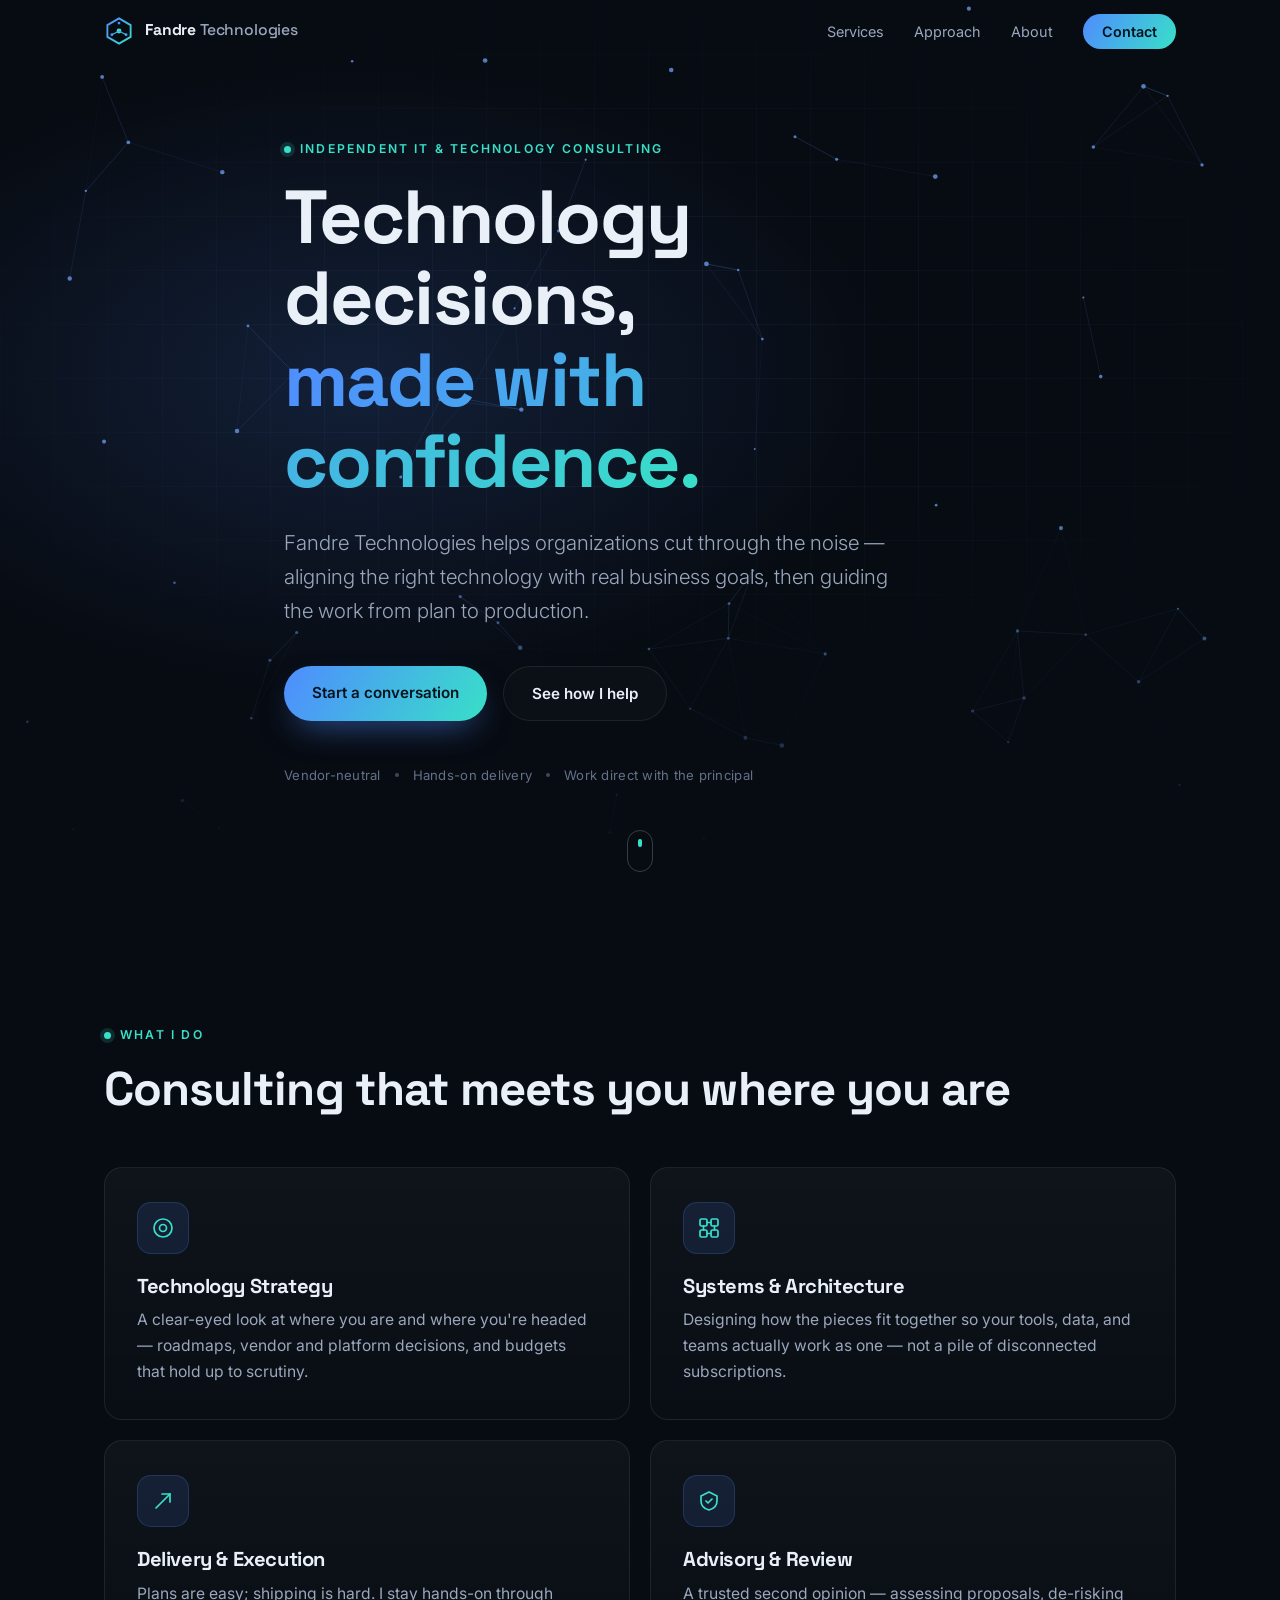
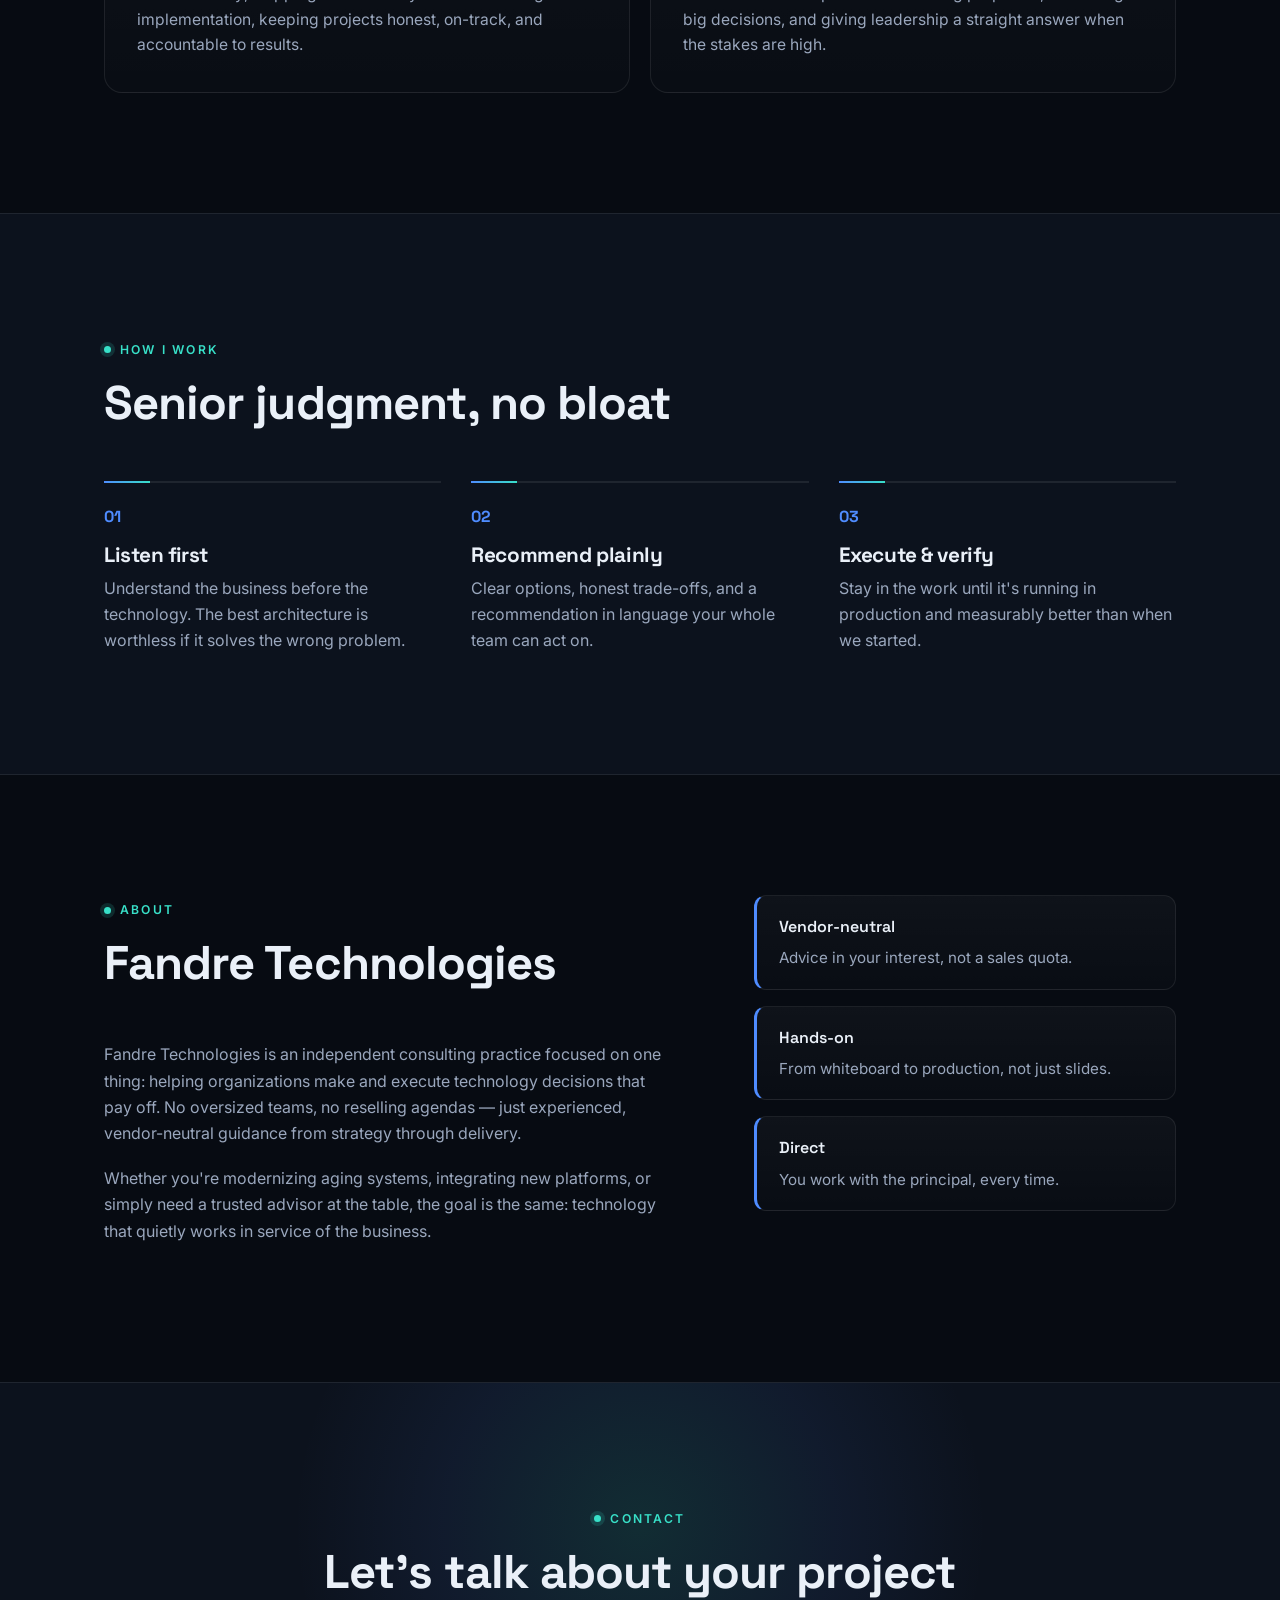
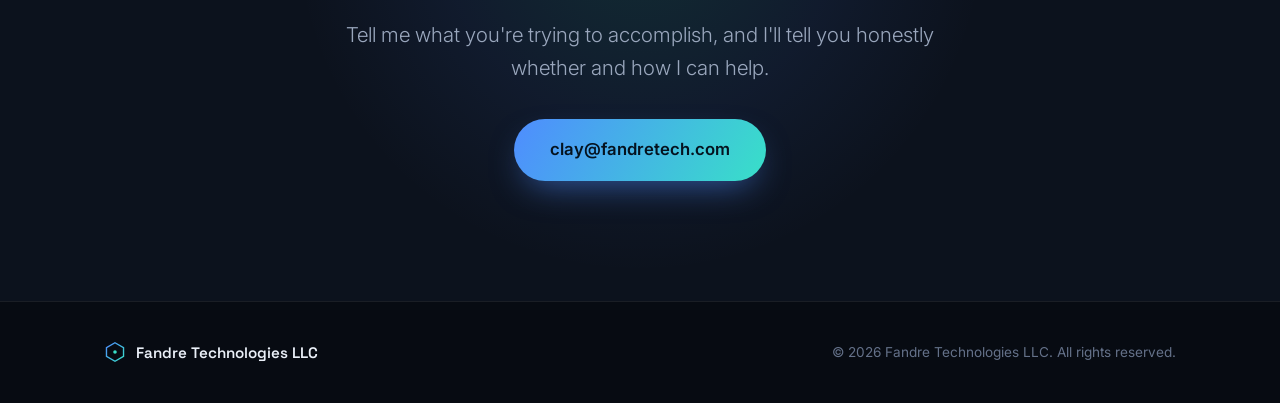
==== commit 7b860eb1: "Rebrand to Fandre Technologies; switch custom domain to fandretech.com Co-Authored-By: Claude Opus 4" ====
--- a/index.html
+++ b/index.html
@@ -3,11 +3,11 @@
 <head>
   <meta charset="UTF-8" />
   <meta name="viewport" content="width=device-width, initial-scale=1.0" />
-  <title>Strategic Technology Integration — IT &amp; Technology Consulting</title>
-  <meta name="description" content="Strategic Technology Integration LLC — independent IT and technology consulting. Practical strategy, systems, and execution that move your business forward." />
-  <meta property="og:title" content="Strategic Technology Integration" />
+  <title>Fandre Technologies — IT &amp; Technology Consulting</title>
+  <meta name="description" content="Fandre Technologies — independent IT and technology consulting. Practical strategy, systems, and execution that move your business forward." />
+  <meta property="og:title" content="Fandre Technologies" />
   <meta property="og:description" content="Independent IT and technology consulting — strategy, systems, and execution that move your business forward." />
-  <meta property="og:url" content="https://strategictechint.com" />
+  <meta property="og:url" content="https://fandretech.com" />
   <meta property="og:type" content="website" />
   <link rel="icon" href="data:image/svg+xml,<svg xmlns=%22http://www.w3.org/2000/svg%22 viewBox=%220 0 32 32%22><polygon points=%2216,2 29,9.5 29,22.5 16,30 3,22.5 3,9.5%22 fill=%22none%22 stroke=%22%234f8cff%22 stroke-width=%222.5%22/><circle cx=%2216%22 cy=%2216%22 r=%223%22 fill=%22%2338e0c8%22/></svg>" />
   <link rel="preconnect" href="https://fonts.googleapis.com" />
@@ -41,7 +41,7 @@
           <line x1="16" y1="16" x2="23.6" y2="20" stroke="url(#markGrad)" stroke-width="1.1" />
           <line x1="16" y1="16" x2="8.4" y2="20" stroke="url(#markGrad)" stroke-width="1.1" />
         </svg>
-        <span class="nav-brand-text">Strategic <span class="nav-brand-thin">Technology Integration</span></span>
+        <span class="nav-brand-text">Fandre <span class="nav-brand-thin">Technologies</span></span>
       </a>
       <ul class="nav-links">
         <li><a href="#services">Services</a></li>
@@ -60,7 +60,7 @@
     <div class="container hero-inner">
       <p class="eyebrow reveal"><span class="eyebrow-dot"></span>Independent IT &amp; Technology Consulting</p>
       <h1 class="hero-title reveal">Technology decisions,<br><span class="accent">made with confidence.</span></h1>
-      <p class="hero-sub reveal">Strategic Technology Integration helps organizations cut through the noise — aligning the right technology with real business goals, then guiding the work from plan to production.</p>
+      <p class="hero-sub reveal">Fandre Technologies helps organizations cut through the noise — aligning the right technology with real business goals, then guiding the work from plan to production.</p>
       <div class="hero-actions reveal">
         <a href="#contact" class="btn btn-primary">Start a conversation</a>
         <a href="#services" class="btn btn-ghost">See how I help</a>
@@ -140,8 +140,8 @@
     <div class="container about-grid">
       <div class="reveal">
         <p class="eyebrow"><span class="eyebrow-dot"></span>About</p>
-        <h2 class="section-title">Strategic Technology Integration</h2>
-        <p class="prose">Strategic Technology Integration LLC is an independent consulting practice focused on one thing: helping organizations make and execute technology decisions that pay off. No oversized teams, no reselling agendas — just experienced, vendor-neutral guidance from strategy through delivery.</p>
+        <h2 class="section-title">Fandre Technologies</h2>
+        <p class="prose">Fandre Technologies is an independent consulting practice focused on one thing: helping organizations make and execute technology decisions that pay off. No oversized teams, no reselling agendas — just experienced, vendor-neutral guidance from strategy through delivery.</p>
         <p class="prose">Whether you're modernizing aging systems, integrating new platforms, or simply need a trusted advisor at the table, the goal is the same: technology that quietly works in service of the business.</p>
       </div>
       <div class="about-stats reveal">
@@ -168,7 +168,7 @@
       <p class="eyebrow center"><span class="eyebrow-dot"></span>Contact</p>
       <h2 class="section-title">Let's talk about your project</h2>
       <p class="hero-sub center">Tell me what you're trying to accomplish, and I'll tell you honestly whether and how I can help.</p>
-      <a href="mailto:clay.fandre@strategictechint.com" class="btn btn-primary btn-lg">clay.fandre@strategictechint.com</a>
+      <a href="mailto:clay@fandretech.com" class="btn btn-primary btn-lg">clay@fandretech.com</a>
     </div>
   </section>
 
@@ -180,9 +180,9 @@
           <polygon points="16,2.5 28.4,9.75 28.4,22.25 16,29.5 3.6,22.25 3.6,9.75" fill="none" stroke="url(#markGrad)" stroke-width="2" />
           <circle cx="16" cy="16" r="2.6" fill="#38e0c8" />
         </svg>
-        Strategic Technology Integration LLC
+        Fandre Technologies LLC
       </span>
-      <span class="footer-copy">© <span id="year"></span> Strategic Technology Integration LLC. All rights reserved.</span>
+      <span class="footer-copy">© <span id="year"></span> Fandre Technologies LLC. All rights reserved.</span>
     </div>
   </footer>
 
--- a/styles.css
+++ b/styles.css
@@ -1,4 +1,4 @@
-/* ===== Strategic Technology Integration — styles ===== */
+/* ===== Fandre Technologies — styles ===== */
 
 :root {
   --bg: #070b12;
